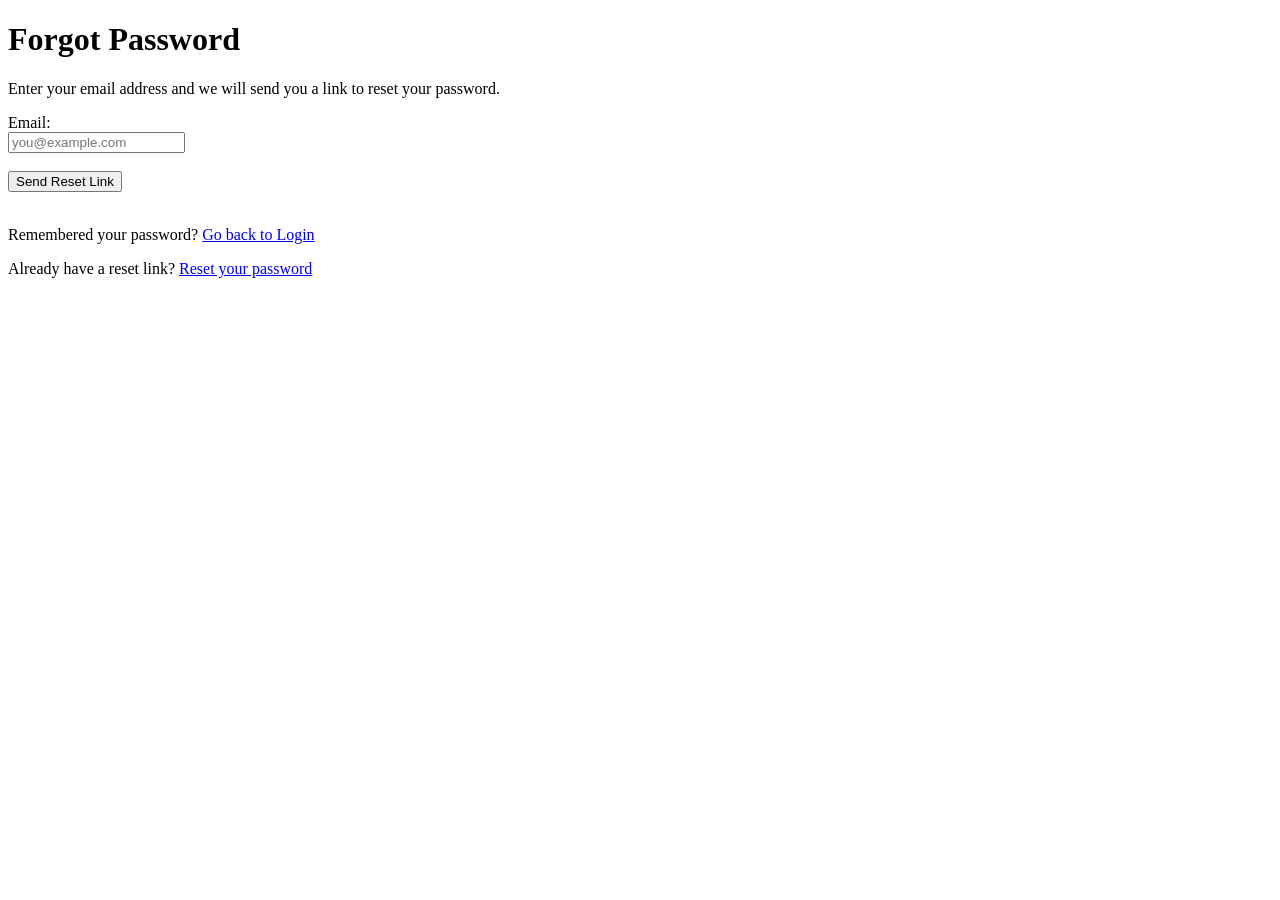
==== forgot-password.html @ 3e4356be "Added authentication pages" ====
<!DOCTYPE html>
<html lang="en">
<head>
  <meta charset="UTF-8">
  <meta name="viewport" content="width=device-width, initial-scale=1.0">
  <title>Forgot Password</title>
</head>
<body>

  <h1>Forgot Password</h1>
  <p>Enter your email address and we will send you a link to reset your password.</p>

  <form>
    <label for="email">Email:</label><br>
    <input type="email" id="email" name="email" placeholder="you@example.com"><br><br>

    <input type="submit" value="Send Reset Link">
  </form>

  <br>

  <p>Remembered your password? <a href="login.html">Go back to Login</a></p>
  <p>Already have a reset link? <a href="reset-password.html">Reset your password</a></p>

</body>
</html>
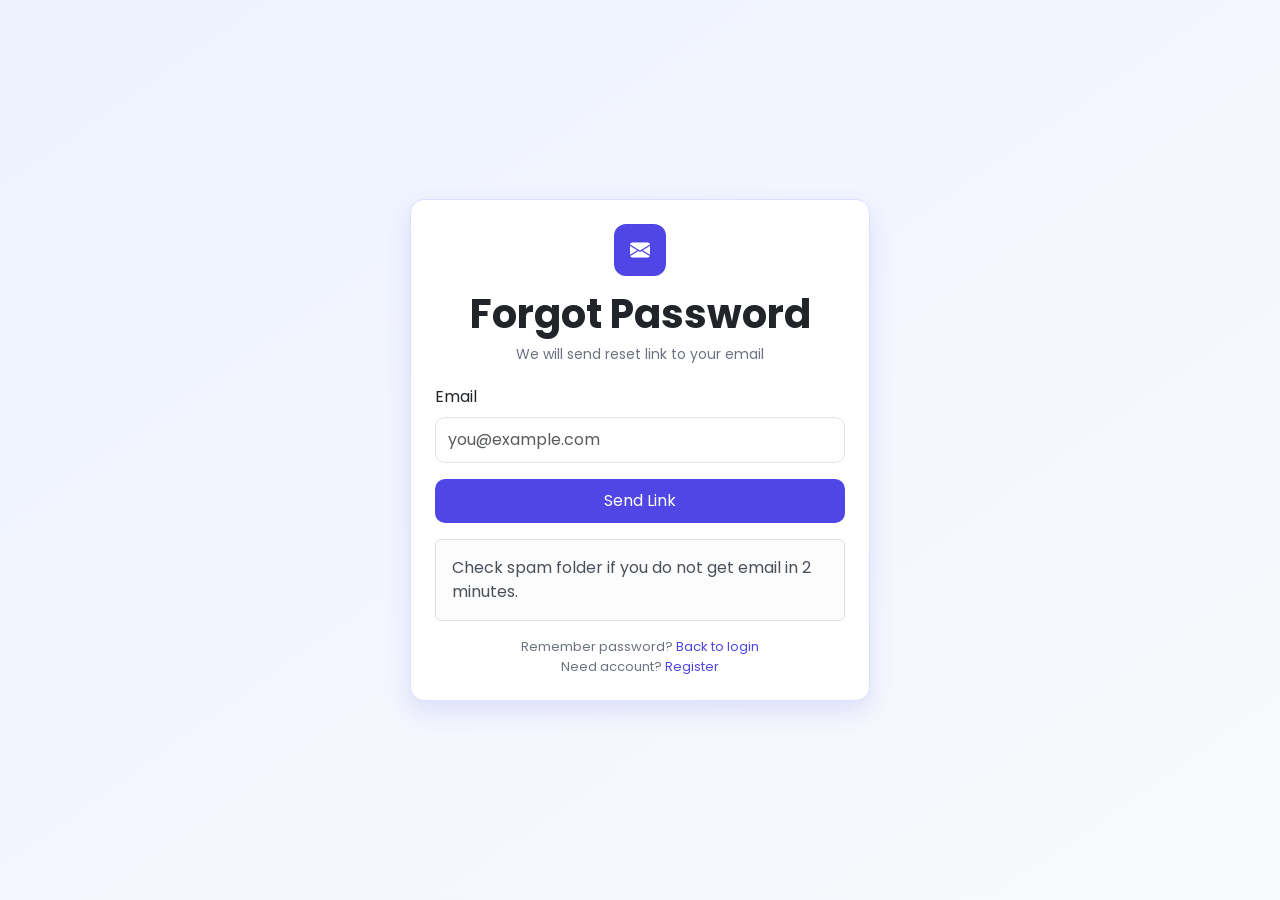
==== commit 7bf59644: "Authentication Bootstrap styled authentication system" ====
--- a/forgot-password.html
+++ b/forgot-password.html
@@ -4,23 +4,69 @@
   <meta charset="UTF-8">
   <meta name="viewport" content="width=device-width, initial-scale=1.0">
   <title>Forgot Password</title>
+  <link rel="stylesheet" href="https://cdn.jsdelivr.net/npm/bootstrap@5.3.3/dist/css/bootstrap.min.css">
+  <link rel="stylesheet" href="https://cdn.jsdelivr.net/npm/bootstrap-icons@1.11.3/font/bootstrap-icons.min.css">
+  <link rel="stylesheet" href="styles.css">
 </head>
 <body>
+  <div class="auth-page">
+    <div class="card auth-card">
+      <div class="card-body">
+      <div class="logo"><i class="bi bi-envelope-fill"></i></div>
+      <h1 class="title">Forgot Password</h1>
+      <p class="sub" id="helpText">We will send reset link to your email</p>
 
-  <h1>Forgot Password</h1>
-  <p>Enter your email address and we will send you a link to reset your password.</p>
+      <form id="forgotForm" novalidate>
+        <div class="mb-3">
+          <label class="form-label" for="email">Email</label>
+          <input class="form-control" type="email" id="email" placeholder="you@example.com">
+          <div class="err" id="emailErr">Please enter valid email.</div>
+        </div>
+        <button class="main-btn" id="sendBtn" type="submit">Send Link</button>
+      </form>
 
-  <form>
-    <label for="email">Email:</label><br>
-    <input type="email" id="email" name="email" placeholder="you@example.com"><br><br>
+      <div class="alert alert-light border mt-3 mb-0">
+        Check spam folder if you do not get email in 2 minutes.
+      </div>
 
-    <input type="submit" value="Send Reset Link">
-  </form>
+      <p class="small-note mt-3 mb-0">
+        Remember password? <a class="main-link" href="index.html">Back to login</a><br>
+        Need account? <a class="main-link" href="register.html">Register</a>
+      </p>
+    </div>
+    </div>
+  </div>
 
-  <br>
+  <script src="https://cdn.jsdelivr.net/npm/bootstrap@5.3.3/dist/js/bootstrap.bundle.min.js"></script>
+  <script>
+    var savedEmail = localStorage.getItem("userEmail");
+    if (savedEmail) {
+      document.getElementById("email").value = savedEmail;
+      document.getElementById("helpText").textContent = "We will send reset link to " + savedEmail;
+    }
 
-  <p>Remembered your password? <a href="login.html">Go back to Login</a></p>
-  <p>Already have a reset link? <a href="reset-password.html">Reset your password</a></p>
+    document.getElementById("forgotForm").addEventListener("submit", function (e) {
+      e.preventDefault();
+      var email = document.getElementById("email");
+      var ok = /^[^\s@]+@[^\s@]+\.[^\s@]+$/.test(email.value);
+      email.classList.remove("bad", "good");
+      document.getElementById("emailErr").style.display = "none";
 
+      if (!ok) {
+        email.classList.add("bad");
+        document.getElementById("emailErr").style.display = "block";
+        return;
+      }
+
+      email.classList.add("good");
+      localStorage.setItem("resetEmail", email.value.trim());
+      var btn = document.getElementById("sendBtn");
+      btn.disabled = true;
+      btn.textContent = "Sending...";
+      setTimeout(function () {
+        window.location.href = "reset-password.html";
+      }, 900);
+    });
+  </script>
 </body>
-</html>+</html>
--- a/styles.css
+++ b/styles.css
@@ -0,0 +1,212 @@
+@import url('https://fonts.googleapis.com/css2?family=Poppins:wght@400;500;600;700&display=swap');
+
+:root {
+  --main: #4f46e5;
+  --main-dark: #4338ca;
+  --bg1: #eef2ff;
+  --bg2: #f8fafc;
+  --text: #1f2937;
+  --muted: #6b7280;
+  --danger: #dc2626;
+  --success: #16a34a;
+}
+
+body {
+  font-family: 'Poppins', sans-serif;
+  color: var(--text);
+  background: linear-gradient(145deg, var(--bg1), var(--bg2));
+}
+
+.auth-page {
+  min-height: 100vh;
+  display: flex;
+  align-items: center;
+  justify-content: center;
+  padding: 24px 12px;
+}
+
+.auth-card {
+  width: 100%;
+  max-width: 460px;
+  border: 1px solid #dbe1ff;
+  border-radius: 14px;
+  box-shadow: 0 10px 24px rgba(79, 70, 229, 0.14);
+}
+
+.card-body {
+  padding: 24px;
+}
+
+.logo {
+  width: 52px;
+  height: 52px;
+  border-radius: 12px;
+  margin: 0 auto 14px auto;
+  background: var(--main);
+  color: white;
+  display: flex;
+  align-items: center;
+  justify-content: center;
+  font-size: 20px;
+}
+
+.title {
+  text-align: center;
+  font-weight: 700;
+  margin-bottom: 6px;
+}
+
+.sub {
+  text-align: center;
+  color: var(--muted);
+  font-size: 14px;
+  margin-bottom: 20px;
+}
+
+.form-control {
+  border-radius: 10px;
+  padding: 10px 12px;
+}
+
+.form-control:focus {
+  border-color: var(--main);
+  box-shadow: 0 0 0 0.2rem rgba(79, 70, 229, 0.18);
+}
+
+.input-group-text {
+  background: #fff;
+  cursor: pointer;
+}
+
+.main-btn {
+  background: var(--main);
+  color: #fff;
+  border: none;
+  border-radius: 10px;
+  width: 100%;
+  padding: 10px 12px;
+  transition: all 0.2s ease;
+}
+
+.main-btn:hover {
+  background: var(--main-dark);
+}
+
+.main-link {
+  color: var(--main);
+  text-decoration: none;
+  transition: color 0.2s ease;
+}
+
+.main-link:hover {
+  color: var(--main-dark);
+  text-decoration: underline;
+}
+
+.small-note {
+  color: var(--muted);
+  font-size: 13px;
+  text-align: center;
+}
+
+.err {
+  color: var(--danger);
+  font-size: 12px;
+  display: none;
+  margin-top: 4px;
+}
+
+.bad {
+  border-color: var(--danger) !important;
+}
+
+.good {
+  border-color: var(--success) !important;
+}
+
+.strength {
+  display: none;
+  gap: 6px;
+  margin-top: 8px;
+}
+
+.strength div {
+  height: 4px;
+  flex: 1;
+  border-radius: 10px;
+  background: #e5e7eb;
+}
+
+.strength-text {
+  font-size: 12px;
+  color: var(--muted);
+  margin-top: 4px;
+}
+
+.dash-body {
+  background: linear-gradient(145deg, #eef2ff, #f8fafc);
+}
+
+.top-nav {
+  background: #fff;
+  border-bottom: 1px solid #dbe1ff;
+}
+
+.brand {
+  color: var(--main) !important;
+  font-weight: 700;
+}
+
+.logout-btn {
+  border: 1px solid #fecaca;
+  background: #fef2f2;
+  color: #b91c1c;
+  border-radius: 8px;
+  padding: 6px 12px;
+  text-decoration: none;
+  transition: all 0.2s ease;
+}
+
+.logout-btn:hover {
+  background: #fee2e2;
+  color: #991b1b;
+}
+
+.dash-card {
+  border: 1px solid #dbe1ff;
+  border-radius: 12px;
+  box-shadow: 0 8px 20px rgba(79, 70, 229, 0.1);
+}
+
+.stat-box {
+  border: 1px solid #dbe1ff;
+  border-radius: 12px;
+  padding: 14px;
+  background: #fff;
+  transition: transform 0.2s ease;
+}
+
+.stat-box:hover {
+  transform: translateY(-2px);
+}
+
+.stat-num {
+  font-weight: 700;
+  font-size: 22px;
+  color: var(--main-dark);
+}
+
+.stat-label {
+  color: var(--muted);
+  font-size: 12px;
+}
+
+@media (max-width: 576px) {
+  .card-body {
+    padding: 18px;
+  }
+
+  .title {
+    font-size: 24px;
+  }
+}
